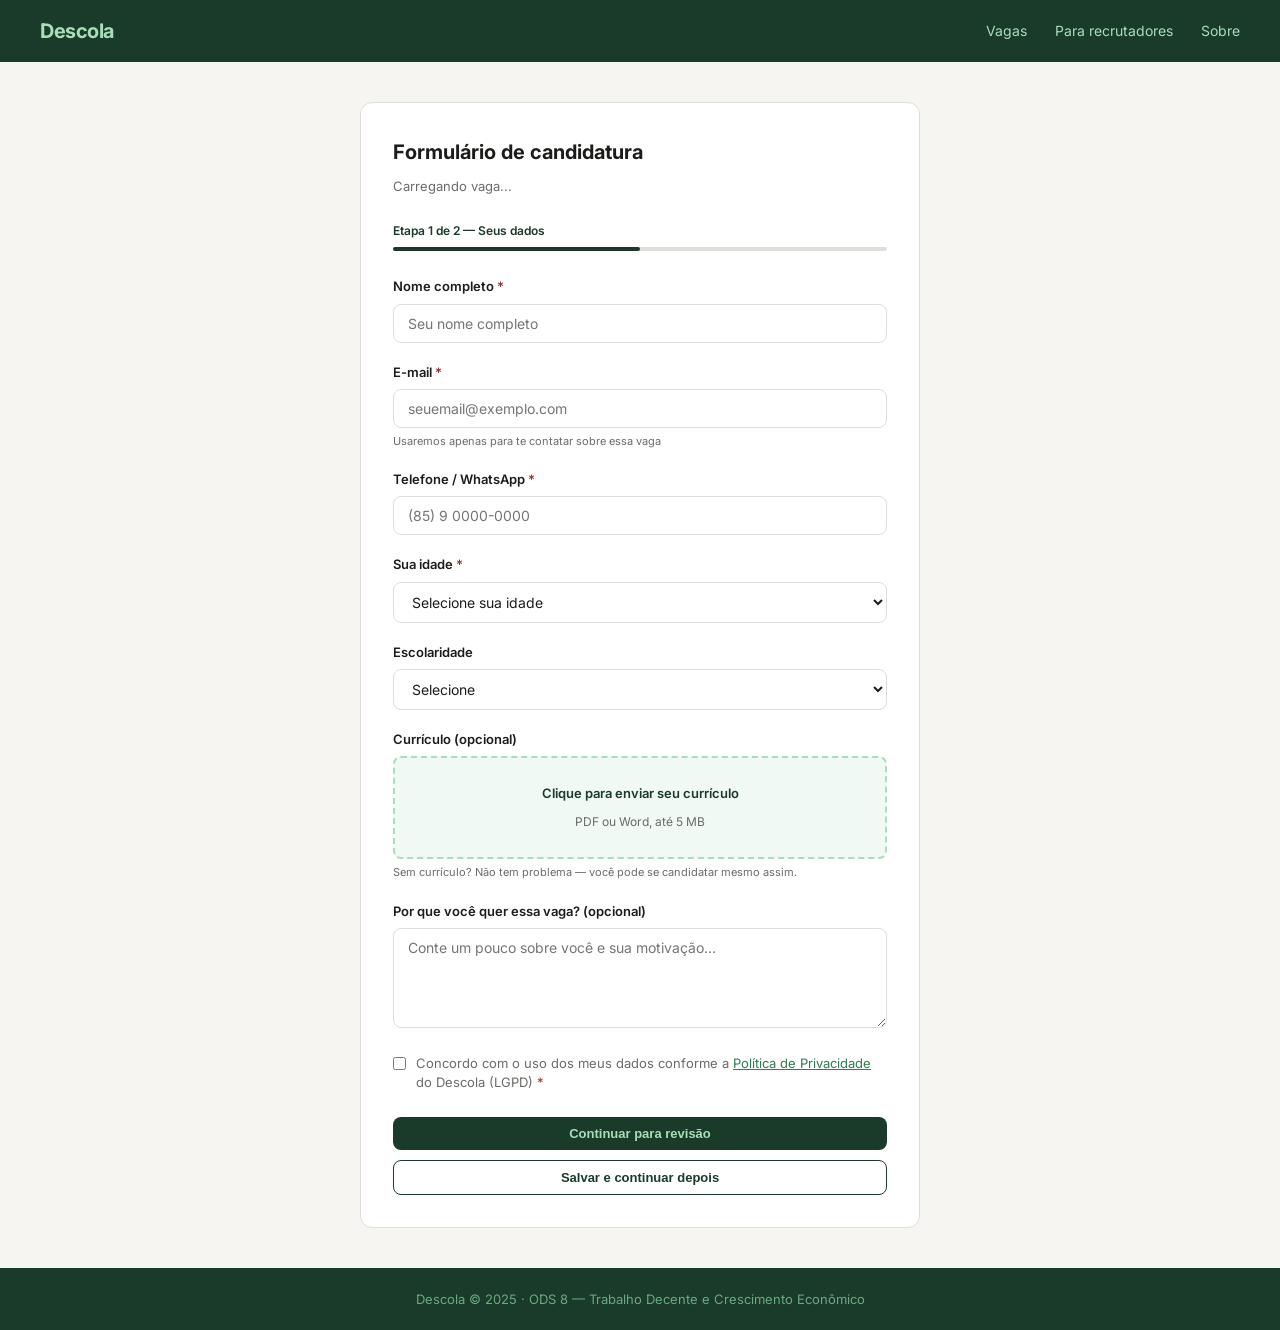
==== candidatura.html @ 8a21354d "Versão inicial (antes das alterações de acessibilidade)" ====
<!DOCTYPE html>
<html>
<head>
  <meta charset="UTF-8">
  <title>Candidatura — Descola</title>
  <link rel="preconnect" href="https://fonts.googleapis.com">
  <link href="https://fonts.googleapis.com/css2?family=Inter:wght@400;600;700&display=swap" rel="stylesheet">
  <link rel="stylesheet" href="css/style.css">
</head>
<body>

  <nav>
    <a href="index.html" class="logo">Descola</a>
    <ul>
      <li><a href="vagas.html">Vagas</a></li>
      <li><a href="painel.html">Para recrutadores</a></li>
      <li><a href="sobre.html">Sobre</a></li>
    </ul>
  </nav>

  <div class="form-container">
    <div class="form-card" id="form-card">

      <h1>Formulário de candidatura</h1>
      <!-- DÍVIDA TÉCNICA: parágrafo de contexto sem id para aria-describedby -->
      <p class="form-subtitulo" id="form-subtitulo">Carregando vaga...</p>

      <!-- DÍVIDA TÉCNICA: sem progressbar acessível (aria-valuenow / aria-valuemin / aria-valuemax) -->
      <div style="margin-bottom:24px;">
        <p style="font-size:12px;color:#1A3A2A;font-weight:600;margin-bottom:6px;">Etapa 1 de 2 — Seus dados</p>
        <div style="height:4px;background:#E0DED9;border-radius:2px;">
          <div style="height:4px;background:#1A3A2A;border-radius:2px;width:50%;"></div>
        </div>
      </div>

      <!-- DÍVIDA TÉCNICA: form sem novalidate — validação nativa sobrepõe a do JS -->
      <form id="form-candidatura">

        <div class="campo">
          <label for="nome">Nome completo <span style="color:#A32D2D;">*</span></label>
          <!-- DÍVIDA TÉCNICA: sem aria-required="true" -->
          <input type="text" id="nome" name="nome" autocomplete="name"
                 placeholder="Seu nome completo" />
        </div>

        <div class="campo">
          <label for="email">E-mail <span style="color:#A32D2D;">*</span></label>
          <input type="email" id="email" name="email" autocomplete="email"
                 placeholder="seuemail@exemplo.com" />
          <p class="dica">Usaremos apenas para te contatar sobre essa vaga</p>
        </div>

        <div class="campo">
          <label for="tel">Telefone / WhatsApp <span style="color:#A32D2D;">*</span></label>
          <input type="tel" id="tel" name="tel" autocomplete="tel"
                 placeholder="(85) 9 0000-0000" />
        </div>

        <div class="campo">
          <label for="idade">Sua idade <span style="color:#A32D2D;">*</span></label>
          <select id="idade" name="idade">
            <option value="" disabled selected>Selecione sua idade</option>
            <option value="16">16 anos</option>
            <option value="17">17 anos</option>
            <option value="18">18 anos</option>
            <option value="19-24">19 a 24 anos</option>
            <option value="25+">25 anos ou mais</option>
          </select>
        </div>

        <div class="campo">
          <!-- DÍVIDA TÉCNICA: label sem for — não associado ao select -->
          <label>Escolaridade</label>
          <select name="escolaridade">
            <option value="" disabled selected>Selecione</option>
            <option>Ensino fundamental incompleto</option>
            <option>Ensino fundamental completo</option>
            <option>Ensino médio incompleto</option>
            <option>Ensino médio completo</option>
            <option>Ensino superior incompleto</option>
            <option>Ensino superior completo</option>
          </select>
        </div>

        <div class="campo">
          <label>Currículo (opcional)</label>
          <!-- DÍVIDA TÉCNICA: área de upload sem role="button" e sem tabindex -->
          <div class="upload-area" onclick="document.getElementById('arquivo').click()">
            <p>Clique para enviar seu currículo</p>
            <span>PDF ou Word, até 5 MB</span>
            <input type="file" id="arquivo" name="arquivo" accept=".pdf,.doc,.docx"
                   style="display:none;" />
          </div>
          <p class="dica">Sem currículo? Não tem problema — você pode se candidatar mesmo assim.</p>
        </div>

        <div class="campo">
          <label for="msg">Por que você quer essa vaga? (opcional)</label>
          <textarea id="msg" name="msg"
                    placeholder="Conte um pouco sobre você e sua motivação..."></textarea>
        </div>

        <div class="checkbox-row">
          <input type="checkbox" id="lgpd" name="lgpd" />
          <span>Concordo com o uso dos meus dados conforme a
            <a href="#" style="color:#2E7D52;">Política de Privacidade</a>
            do Descola (LGPD) <span style="color:#A32D2D;">*</span></span>
        </div>

        <div class="form-actions">
          <button type="submit" class="btn-primary">Continuar para revisão</button>
          <button type="button" class="btn-secondary">Salvar e continuar depois</button>
        </div>

      </form>
    </div>
  </div>

  <footer>
    <p>Descola &copy; 2025 · ODS 8 — Trabalho Decente e Crescimento Econômico</p>
  </footer>

  <script src="js/candidatura.js"></script>
</body>
</html>
---- css/style.css ----
/* VERSÃO ANTES — contém dívidas técnicas propositais para fins acadêmicos */
/* Problemas: sem variáveis CSS, valores mágicos, seletores muito específicos,
   propriedades redundantes, sem foco visível acessível, cores hardcoded */

* {
  margin: 0;
  padding: 0;
  box-sizing: border-box;
}

body {
  font-family: 'Inter', sans-serif;
  background-color: #F7F5F2;
  color: #1C1C1A;
  font-size: 15px;
  line-height: 1.7;
}

/* NAVBAR */
nav {
  background-color: #1A3A2A;
  padding: 14px 40px;
  display: flex;
  align-items: center;
  justify-content: space-between;
}

nav .logo {
  color: #A8DFB8;
  font-size: 20px;
  font-weight: 700;
  letter-spacing: -0.5px;
  text-decoration: none;
}

nav ul {
  list-style: none;
  display: flex;
  gap: 28px;
}

nav ul li a {
  color: #A8DFB8;
  text-decoration: none;
  font-size: 14px;
}

nav ul li a:hover {
  color: #ffffff;
}

/* HERO */
.hero {
  background-color: #1A3A2A;
  padding: 60px 40px;
  text-align: center;
}

.hero h1 {
  color: #A8DFB8;
  font-size: 36px;
  font-weight: 700;
  margin-bottom: 12px;
  line-height: 1.2;
}

.hero p {
  color: #6aaa80;
  font-size: 16px;
  margin-bottom: 28px;
}

/* BUSCA */
.busca-form {
  display: flex;
  max-width: 580px;
  margin: 0 auto;
  gap: 10px;
}

.busca-form input {
  flex: 1;
  padding: 13px 18px;
  border-radius: 8px;
  border: none;
  font-size: 15px;
  background: #ffffff;
  color: #1C1C1A;
  outline: none;
}

.busca-form button {
  padding: 13px 24px;
  border-radius: 8px;
  background: #F5A623;
  border: none;
  color: #412402;
  font-size: 15px;
  font-weight: 700;
  cursor: pointer;
}

/* DÍVIDA TÉCNICA: sem :focus-visible — usuários de teclado não veem foco */
.busca-form input:focus {
  outline: none;
}

/* FILTROS */
.filtros {
  padding: 24px 40px 8px;
}

.filtros p {
  font-size: 12px;
  color: #6B6B67;
  font-weight: 600;
  text-transform: uppercase;
  letter-spacing: 0.05em;
  margin-bottom: 10px;
}

.chips {
  display: flex;
  gap: 8px;
  flex-wrap: wrap;
}

.chip {
  padding: 6px 16px;
  border-radius: 20px;
  font-size: 13px;
  border: 1px solid #2E7D52;
  color: #1A3A2A;
  background: #F0F9F3;
  cursor: pointer;
}

/* DÍVIDA TÉCNICA: seletor excessivamente específico */
div.filtros > div.chips > span.chip.chip-ativo {
  background: #1A3A2A;
  color: #A8DFB8;
  border-color: #1A3A2A;
}

/* SEÇÕES */
.secao {
  padding: 32px 40px 8px;
}

.secao h2 {
  font-size: 18px;
  font-weight: 700;
  color: #1C1C1A;
  margin-bottom: 16px;
}

/* CARDS DE VAGA */
.vagas-grid {
  display: grid;
  grid-template-columns: repeat(auto-fill, minmax(320px, 1fr));
  gap: 16px;
  padding: 0 40px 40px;
}

/* DÍVIDA TÉCNICA: valores mágicos sem variáveis */
.card-vaga {
  background: #ffffff;
  border: 0.5px solid #E0DED9;
  border-radius: 12px;
  padding: 20px;
  cursor: pointer;
  transition: border-color 0.2s;
}

.card-vaga:hover {
  border-color: #2E7D52;
}

.card-vaga .badges {
  display: flex;
  gap: 6px;
  margin-bottom: 10px;
}

/* DÍVIDA TÉCNICA: mesma cor definida 3 vezes ao invés de variável */
.badge-tipo {
  background: #F0F9F3;
  color: #1A3A2A;
  font-size: 11px;
  font-weight: 600;
  padding: 3px 10px;
  border-radius: 20px;
}

.badge-modalidade-presencial {
  background: #FEF3DC;
  color: #7A4F00;
  font-size: 11px;
  font-weight: 600;
  padding: 3px 10px;
  border-radius: 20px;
}

.badge-modalidade-hibrido {
  background: #FEF3DC;
  color: #7A4F00;
  font-size: 11px;
  font-weight: 600;
  padding: 3px 10px;
  border-radius: 20px;
}

.badge-modalidade-remoto {
  background: #E6F1FB;
  color: #0C447C;
  font-size: 11px;
  font-weight: 600;
  padding: 3px 10px;
  border-radius: 20px;
}

.card-vaga h3 {
  font-size: 15px;
  font-weight: 700;
  color: #1C1C1A;
  margin-bottom: 4px;
}

.card-vaga .empresa {
  font-size: 13px;
  color: #6B6B67;
  margin-bottom: 12px;
}

.card-vaga .rodape {
  display: flex;
  justify-content: space-between;
  align-items: center;
}

.card-vaga .tempo {
  font-size: 12px;
  color: #6B6B67;
}

/* BOTÕES */
.btn-primary {
  padding: 9px 20px;
  border-radius: 8px;
  background: #1A3A2A;
  border: none;
  color: #A8DFB8;
  font-size: 13px;
  font-weight: 700;
  cursor: pointer;
}

.btn-primary:hover {
  background: #2E7D52;
}

.btn-secondary {
  padding: 9px 20px;
  border-radius: 8px;
  background: transparent;
  border: 1.5px solid #1A3A2A;
  color: #1A3A2A;
  font-size: 13px;
  font-weight: 700;
  cursor: pointer;
}

/* DETALHE DA VAGA */
.detalhe-container {
  max-width: 760px;
  margin: 40px auto;
  padding: 0 20px;
}

.detalhe-header {
  background: #ffffff;
  border: 0.5px solid #E0DED9;
  border-radius: 12px;
  padding: 28px;
  margin-bottom: 20px;
}

.detalhe-header h1 {
  font-size: 24px;
  font-weight: 700;
  color: #1C1C1A;
  margin: 10px 0 6px;
}

.detalhe-header .empresa-local {
  font-size: 14px;
  color: #6B6B67;
  margin-bottom: 20px;
}

.meta-grid {
  display: grid;
  grid-template-columns: 1fr 1fr 1fr 1fr;
  gap: 12px;
  margin-bottom: 20px;
}

.meta-item {
  background: #F7F5F2;
  border-radius: 8px;
  padding: 12px;
}

.meta-item .meta-label {
  font-size: 10px;
  color: #6B6B67;
  font-weight: 600;
  text-transform: uppercase;
  margin-bottom: 4px;
}

.meta-item .meta-valor {
  font-size: 14px;
  font-weight: 700;
  color: #1C1C1A;
}

.cta-bar {
  display: flex;
  gap: 12px;
}

.secao-detalhe {
  background: #ffffff;
  border: 0.5px solid #E0DED9;
  border-radius: 12px;
  padding: 24px;
  margin-bottom: 16px;
}

.secao-detalhe h2 {
  font-size: 16px;
  font-weight: 700;
  color: #1A3A2A;
  border-bottom: 2px solid #A8DFB8;
  padding-bottom: 8px;
  margin-bottom: 14px;
}

.secao-detalhe p {
  font-size: 14px;
  color: #1C1C1A;
  line-height: 1.7;
}

.req-lista {
  list-style: none;
  padding: 0;
}

.req-lista li {
  font-size: 14px;
  color: #1C1C1A;
  padding: 5px 0;
  padding-left: 18px;
  position: relative;
}

.req-lista li::before {
  content: "•";
  color: #2E7D52;
  font-weight: 700;
  position: absolute;
  left: 0;
}

.beneficios-grid {
  display: grid;
  grid-template-columns: 1fr 1fr;
  gap: 8px;
}

.beneficio-item {
  background: #F0F9F3;
  border-radius: 8px;
  padding: 10px 14px;
  font-size: 13px;
  color: #1A3A2A;
  font-weight: 600;
}

.alerta-fraude {
  background: #FEF3DC;
  border: 1px solid #F5A623;
  border-radius: 8px;
  padding: 14px 18px;
  font-size: 13px;
  color: #7A4F00;
  margin-bottom: 16px;
}

/* FORMULÁRIO */
.form-container {
  max-width: 600px;
  margin: 40px auto;
  padding: 0 20px;
}

.form-card {
  background: #ffffff;
  border: 0.5px solid #E0DED9;
  border-radius: 12px;
  padding: 32px;
}

.form-card h1 {
  font-size: 20px;
  font-weight: 700;
  color: #1C1C1A;
  margin-bottom: 6px;
}

.form-card .form-subtitulo {
  font-size: 13px;
  color: #6B6B67;
  margin-bottom: 24px;
}

/* DÍVIDA TÉCNICA: campo sem label associado via for/id em alguns casos */
.campo {
  margin-bottom: 18px;
}

.campo label {
  display: block;
  font-size: 13px;
  font-weight: 600;
  color: #1C1C1A;
  margin-bottom: 6px;
}

.campo input,
.campo select,
.campo textarea {
  width: 100%;
  padding: 10px 14px;
  border: 1px solid #E0DED9;
  border-radius: 8px;
  font-size: 14px;
  background: #ffffff;
  color: #1C1C1A;
  outline: none;
  font-family: 'Inter', sans-serif;
}

/* DÍVIDA TÉCNICA: sem :focus-visible nos inputs */
.campo input:focus,
.campo select:focus,
.campo textarea:focus {
  border-color: #2E7D52;
}

.campo textarea {
  min-height: 100px;
  resize: vertical;
}

.campo .dica {
  font-size: 11px;
  color: #6B6B67;
  margin-top: 4px;
}

.upload-area {
  border: 2px dashed #A8DFB8;
  border-radius: 8px;
  padding: 24px;
  text-align: center;
  background: #F0F9F3;
  cursor: pointer;
}

.upload-area p {
  font-size: 13px;
  color: #1A3A2A;
  font-weight: 600;
  margin-bottom: 4px;
}

.upload-area span {
  font-size: 12px;
  color: #6B6B67;
}

.checkbox-row {
  display: flex;
  gap: 10px;
  align-items: flex-start;
  margin-bottom: 24px;
}

.checkbox-row input {
  margin-top: 3px;
  accent-color: #1A3A2A;
}

.checkbox-row span {
  font-size: 13px;
  color: #6B6B67;
  line-height: 1.5;
}

.form-actions {
  display: flex;
  flex-direction: column;
  gap: 10px;
}

/* PAINEL */
.painel-container {
  max-width: 900px;
  margin: 40px auto;
  padding: 0 20px;
}

.painel-header {
  display: flex;
  justify-content: space-between;
  align-items: center;
  margin-bottom: 24px;
}

.painel-header h1 {
  font-size: 22px;
  font-weight: 700;
  color: #1C1C1A;
}

.painel-header p {
  font-size: 13px;
  color: #6B6B67;
}

.metricas-grid {
  display: grid;
  grid-template-columns: repeat(3, 1fr);
  gap: 16px;
  margin-bottom: 32px;
}

.metrica-card {
  background: #ffffff;
  border: 0.5px solid #E0DED9;
  border-radius: 12px;
  padding: 20px;
  text-align: center;
}

.metrica-card .val {
  font-size: 32px;
  font-weight: 700;
  color: #1A3A2A;
}

.metrica-card .lbl {
  font-size: 12px;
  color: #6B6B67;
  margin-top: 4px;
}

.vagas-lista {
  display: flex;
  flex-direction: column;
  gap: 12px;
  margin-bottom: 32px;
}

.vaga-rec-item {
  background: #ffffff;
  border: 0.5px solid #E0DED9;
  border-radius: 12px;
  padding: 18px 20px;
}

.vaga-rec-top {
  display: flex;
  justify-content: space-between;
  align-items: flex-start;
  margin-bottom: 12px;
}

.vaga-rec-top h3 {
  font-size: 15px;
  font-weight: 700;
  color: #1C1C1A;
  margin-bottom: 3px;
}

.vaga-rec-top .meta {
  font-size: 12px;
  color: #6B6B67;
}

.status-ativa {
  background: #F0F9F3;
  color: #1A3A2A;
  font-size: 11px;
  font-weight: 600;
  padding: 4px 12px;
  border-radius: 20px;
}

.status-encerrada {
  background: #F1EFE8;
  color: #5F5E5A;
  font-size: 11px;
  font-weight: 600;
  padding: 4px 12px;
  border-radius: 20px;
}

.vaga-rec-acoes {
  display: flex;
  gap: 8px;
  border-top: 0.5px solid #E0DED9;
  padding-top: 12px;
}

.btn-xs {
  padding: 5px 14px;
  border-radius: 6px;
  font-size: 12px;
  font-weight: 600;
  border: none;
  cursor: pointer;
}

.btn-xs-ver { background: #F0F9F3; color: #1A3A2A; }
.btn-xs-editar { background: transparent; border: 0.5px solid #E0DED9 !important; color: #6B6B67; }
.btn-xs-encerrar { background: #FCEBEB; color: #A32D2D; }

/* LOGIN */
.login-container {
  min-height: 80vh;
  display: flex;
  align-items: center;
  justify-content: center;
  padding: 40px 20px;
}

.login-card {
  background: #ffffff;
  border: 0.5px solid #E0DED9;
  border-radius: 12px;
  padding: 40px;
  width: 100%;
  max-width: 400px;
}

.login-card h1 {
  font-size: 20px;
  font-weight: 700;
  color: #1C1C1A;
  margin-bottom: 6px;
}

.login-card p {
  font-size: 13px;
  color: #6B6B67;
  margin-bottom: 28px;
}

/* SOBRE */
.sobre-container {
  max-width: 760px;
  margin: 0 auto;
  padding: 40px 20px;
}

.sobre-hero {
  background: #1A3A2A;
  border-radius: 16px;
  padding: 48px 40px;
  margin-bottom: 32px;
}

.sobre-hero h1 {
  color: #A8DFB8;
  font-size: 28px;
  font-weight: 700;
  margin-bottom: 12px;
  line-height: 1.3;
}

.sobre-hero p {
  color: #6aaa80;
  font-size: 15px;
  line-height: 1.7;
}

.ods-banner {
  background: #F0F9F3;
  border-left: 4px solid #1A3A2A;
  border-radius: 0 8px 8px 0;
  padding: 16px 20px;
  margin-bottom: 32px;
}

.ods-banner strong {
  display: block;
  font-size: 14px;
  color: #1A3A2A;
  margin-bottom: 4px;
}

.ods-banner p {
  font-size: 13px;
  color: #1A3A2A;
  line-height: 1.6;
}

.como-lista {
  display: flex;
  flex-direction: column;
  gap: 12px;
  margin-bottom: 32px;
}

.como-item {
  display: flex;
  gap: 16px;
  align-items: flex-start;
  background: #ffffff;
  border: 0.5px solid #E0DED9;
  border-radius: 10px;
  padding: 16px;
}

.como-num {
  width: 32px;
  height: 32px;
  border-radius: 50%;
  background: #1A3A2A;
  color: #A8DFB8;
  font-size: 14px;
  font-weight: 700;
  display: flex;
  align-items: center;
  justify-content: center;
  flex-shrink: 0;
}

.como-item strong {
  display: block;
  font-size: 14px;
  color: #1C1C1A;
  margin-bottom: 2px;
}

.como-item p {
  font-size: 13px;
  color: #6B6B67;
}

.faq-lista {
  display: flex;
  flex-direction: column;
  gap: 8px;
  margin-bottom: 32px;
}

.faq-item {
  background: #ffffff;
  border: 0.5px solid #E0DED9;
  border-radius: 8px;
  overflow: hidden;
}

.faq-pergunta {
  width: 100%;
  text-align: left;
  padding: 14px 18px;
  font-size: 14px;
  font-weight: 600;
  color: #1C1C1A;
  background: none;
  border: none;
  cursor: pointer;
  display: flex;
  justify-content: space-between;
  align-items: center;
}

.faq-resposta {
  padding: 0 18px 14px;
  font-size: 13px;
  color: #6B6B67;
  line-height: 1.6;
  display: none;
}

.faq-resposta.aberta {
  display: block;
}

.contato-grid {
  display: grid;
  grid-template-columns: 1fr 1fr;
  gap: 12px;
  margin-bottom: 24px;
}

.contato-item {
  background: #ffffff;
  border: 0.5px solid #E0DED9;
  border-radius: 8px;
  padding: 14px;
}

.contato-item span {
  display: block;
  font-size: 11px;
  color: #6B6B67;
  font-weight: 600;
  text-transform: uppercase;
  margin-bottom: 4px;
}

.contato-item a {
  font-size: 14px;
  color: #2E7D52;
  text-decoration: none;
}

/* FOOTER */
footer {
  background: #1A3A2A;
  padding: 20px 40px;
  text-align: center;
}

footer p {
  color: #6aaa80;
  font-size: 13px;
}

/* PAGINAÇÃO */
.paginacao {
  display: flex;
  justify-content: center;
  gap: 8px;
  padding: 20px 40px;
}

.pag-btn {
  width: 36px;
  height: 36px;
  border-radius: 8px;
  border: 0.5px solid #E0DED9;
  background: #ffffff;
  font-size: 13px;
  color: #1C1C1A;
  cursor: pointer;
  display: flex;
  align-items: center;
  justify-content: center;
}

.pag-btn.ativo {
  background: #1A3A2A;
  color: #A8DFB8;
  border-color: #1A3A2A;
  font-weight: 700;
}

/* UTILITÁRIOS */
.text-center { text-align: center; }
.mt-8 { margin-top: 8px; }
.mb-16 { margin-bottom: 16px; }

/* DÍVIDA TÉCNICA: sem media queries — não responsivo */
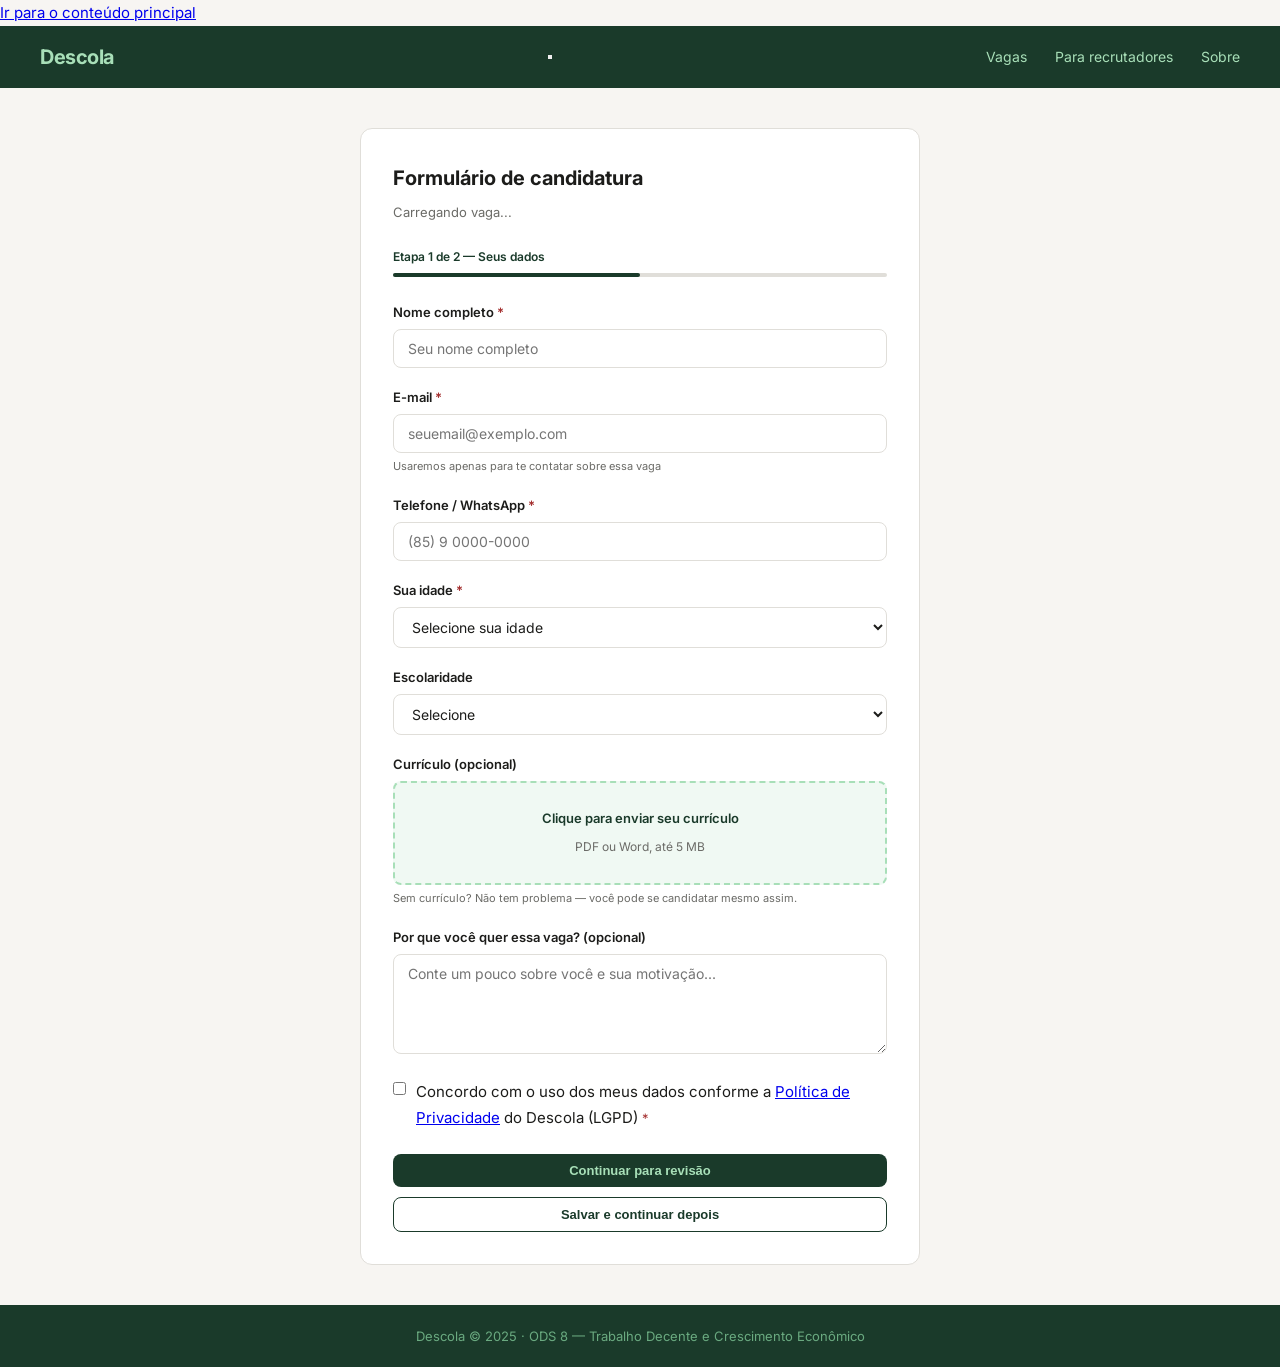
==== commit a171a31b: "Correção em candidatura" ====
--- a/candidatura.html
+++ b/candidatura.html
@@ -1,7 +1,9 @@
 <!DOCTYPE html>
-<html>
+<html lang="pt-BR">
 <head>
   <meta charset="UTF-8">
+  <meta name="viewport" content="width=device-width, initial-scale=1.0">
+  <meta name="description" content="Descola — Formulário de candidatura">
   <title>Candidatura — Descola</title>
   <link rel="preconnect" href="https://fonts.googleapis.com">
   <link href="https://fonts.googleapis.com/css2?family=Inter:wght@400;600;700&display=swap" rel="stylesheet">
@@ -9,117 +11,193 @@
 </head>
 <body>
 
-  <nav>
-    <a href="index.html" class="logo">Descola</a>
-    <ul>
+  <a href="#conteudo-principal" class="skip-link">Ir para o conteúdo principal</a>
+
+  <nav role="navigation" aria-label="Navegação principal">
+    <a href="index.html" class="logo" aria-label="Descola — Página inicial">Descola</a>
+    <button class="nav-toggle" aria-controls="nav-menu" aria-expanded="false" aria-label="Abrir menu">
+      <span></span><span></span><span></span>
+    </button>
+    <ul id="nav-menu">
       <li><a href="vagas.html">Vagas</a></li>
       <li><a href="painel.html">Para recrutadores</a></li>
       <li><a href="sobre.html">Sobre</a></li>
     </ul>
   </nav>
 
-  <div class="form-container">
-    <div class="form-card" id="form-card">
-
-      <h1>Formulário de candidatura</h1>
-      <!-- DÍVIDA TÉCNICA: parágrafo de contexto sem id para aria-describedby -->
-      <p class="form-subtitulo" id="form-subtitulo">Carregando vaga...</p>
-
-      <!-- DÍVIDA TÉCNICA: sem progressbar acessível (aria-valuenow / aria-valuemin / aria-valuemax) -->
-      <div style="margin-bottom:24px;">
-        <p style="font-size:12px;color:#1A3A2A;font-weight:600;margin-bottom:6px;">Etapa 1 de 2 — Seus dados</p>
-        <div style="height:4px;background:#E0DED9;border-radius:2px;">
-          <div style="height:4px;background:#1A3A2A;border-radius:2px;width:50%;"></div>
+  <main id="conteudo-principal" role="main">
+    <div class="form-container">
+      <div class="form-card" id="form-card">
+
+        <h1>Formulário de candidatura</h1>
+        <p class="form-subtitulo" id="form-subtitulo">Carregando vaga...</p>
+
+        <!-- CORREÇÃO P8: progressbar acessível com aria-valuenow/min/max -->
+        <div style="margin-bottom:24px;">
+          <p style="font-size:12px;color:#1A3A2A;font-weight:600;margin-bottom:6px;"
+             id="progresso-label">Etapa 1 de 2 — Seus dados</p>
+          <div role="progressbar"
+               aria-valuenow="50" aria-valuemin="0" aria-valuemax="100"
+               aria-labelledby="progresso-label"
+               style="height:4px;background:#E0DED9;border-radius:2px;">
+            <div style="height:4px;background:#1A3A2A;border-radius:2px;width:50%;"></div>
+          </div>
         </div>
+
+        <!-- CORREÇÃO P8: novalidate para permitir validação inline personalizada -->
+        <!-- CORREÇÃO P8: aria-describedby nos erros, aria-required, aria-invalid -->
+        <form id="form-candidatura" novalidate>
+
+          <!-- Região de erro global (role="alert" anuncia dinamicamente) -->
+          <div id="erro-global" role="alert" aria-live="assertive"
+               class="erro-global" style="display:none;"></div>
+
+          <div class="campo">
+            <label for="nome">
+              Nome completo
+              <span aria-hidden="true" style="color:#A32D2D;">*</span>
+            </label>
+            <input type="text" id="nome" name="nome"
+                   autocomplete="name"
+                   placeholder="Seu nome completo"
+                   required aria-required="true"
+                   aria-describedby="erro-nome" />
+            <!-- CORREÇÃO P8-A4: mensagem de erro inline com aria-describedby -->
+            <span id="erro-nome" class="msg-erro" role="alert"
+                  aria-live="polite" style="display:none;"></span>
+          </div>
+
+          <div class="campo">
+            <label for="email">
+              E-mail
+              <span aria-hidden="true" style="color:#A32D2D;">*</span>
+            </label>
+            <input type="email" id="email" name="email"
+                   autocomplete="email"
+                   placeholder="seuemail@exemplo.com"
+                   required aria-required="true"
+                   aria-describedby="erro-email dica-email" />
+            <p class="dica" id="dica-email">
+              Usaremos apenas para te contatar sobre essa vaga
+            </p>
+            <span id="erro-email" class="msg-erro" role="alert"
+                  aria-live="polite" style="display:none;"></span>
+          </div>
+
+          <div class="campo">
+            <label for="tel">
+              Telefone / WhatsApp
+              <span aria-hidden="true" style="color:#A32D2D;">*</span>
+            </label>
+            <input type="tel" id="tel" name="tel"
+                   autocomplete="tel"
+                   placeholder="(85) 9 0000-0000"
+                   required aria-required="true"
+                   aria-describedby="erro-tel" />
+            <span id="erro-tel" class="msg-erro" role="alert"
+                  aria-live="polite" style="display:none;"></span>
+          </div>
+
+          <div class="campo">
+            <label for="idade">
+              Sua idade
+              <span aria-hidden="true" style="color:#A32D2D;">*</span>
+            </label>
+            <select id="idade" name="idade"
+                    required aria-required="true"
+                    aria-describedby="erro-idade">
+              <option value="" disabled selected>Selecione sua idade</option>
+              <option value="16">16 anos</option>
+              <option value="17">17 anos</option>
+              <option value="18">18 anos</option>
+              <option value="19-24">19 a 24 anos</option>
+              <option value="25+">25 anos ou mais</option>
+            </select>
+            <span id="erro-idade" class="msg-erro" role="alert"
+                  aria-live="polite" style="display:none;"></span>
+          </div>
+
+          <div class="campo">
+            <!-- CORREÇÃO P8-A3: label associado via for/id — dívida técnica corrigida -->
+            <label for="escolaridade">Escolaridade</label>
+            <select id="escolaridade" name="escolaridade">
+              <option value="" disabled selected>Selecione</option>
+              <option>Ensino fundamental incompleto</option>
+              <option>Ensino fundamental completo</option>
+              <option>Ensino médio incompleto</option>
+              <option>Ensino médio completo</option>
+              <option>Ensino superior incompleto</option>
+              <option>Ensino superior completo</option>
+            </select>
+          </div>
+
+          <div class="campo">
+            <label id="label-curriculo">Currículo (opcional)</label>
+            <!-- CORREÇÃO P8: role="button", tabindex e aria-labelledby na área de upload -->
+            <div class="upload-area"
+                 role="button" tabindex="0"
+                 aria-labelledby="label-curriculo"
+                 aria-describedby="dica-curriculo"
+                 onclick="document.getElementById('arquivo').click()"
+                 onkeydown="if(event.key==='Enter'||event.key===' '){document.getElementById('arquivo').click()}">
+              <p>Clique para enviar seu currículo</p>
+              <span>PDF ou Word, até 5 MB</span>
+              <input type="file" id="arquivo" name="arquivo"
+                     accept=".pdf,.doc,.docx"
+                     aria-hidden="true"
+                     style="display:none;"
+                     onchange="mostrarNomeArquivo(this)" />
+            </div>
+            <p class="dica" id="dica-curriculo">
+              Sem currículo? Não tem problema — você pode se candidatar mesmo assim.
+            </p>
+            <p id="nome-arquivo" aria-live="polite" style="font-size:12px;color:#2E7D52;display:none;"></p>
+          </div>
+
+          <div class="campo">
+            <label for="msg">Por que você quer essa vaga? (opcional)</label>
+            <textarea id="msg" name="msg"
+                      placeholder="Conte um pouco sobre você e sua motivação..."></textarea>
+          </div>
+
+          <div class="checkbox-row">
+            <input type="checkbox" id="lgpd" name="lgpd"
+                   required aria-required="true"
+                   aria-describedby="erro-lgpd" />
+            <label for="lgpd">
+              Concordo com o uso dos meus dados conforme a
+              <a href="#">Política de Privacidade</a>
+              do Descola (LGPD)
+              <span aria-hidden="true" style="color:#A32D2D;">*</span>
+            </label>
+          </div>
+          <span id="erro-lgpd" class="msg-erro" role="alert"
+                aria-live="polite" style="display:none;"></span>
+
+          <div class="form-actions">
+            <button type="submit" class="btn-primary">Continuar para revisão</button>
+            <button type="button" class="btn-secondary">Salvar e continuar depois</button>
+          </div>
+
+        </form>
       </div>
-
-      <!-- DÍVIDA TÉCNICA: form sem novalidate — validação nativa sobrepõe a do JS -->
-      <form id="form-candidatura">
-
-        <div class="campo">
-          <label for="nome">Nome completo <span style="color:#A32D2D;">*</span></label>
-          <!-- DÍVIDA TÉCNICA: sem aria-required="true" -->
-          <input type="text" id="nome" name="nome" autocomplete="name"
-                 placeholder="Seu nome completo" />
-        </div>
-
-        <div class="campo">
-          <label for="email">E-mail <span style="color:#A32D2D;">*</span></label>
-          <input type="email" id="email" name="email" autocomplete="email"
-                 placeholder="seuemail@exemplo.com" />
-          <p class="dica">Usaremos apenas para te contatar sobre essa vaga</p>
-        </div>
-
-        <div class="campo">
-          <label for="tel">Telefone / WhatsApp <span style="color:#A32D2D;">*</span></label>
-          <input type="tel" id="tel" name="tel" autocomplete="tel"
-                 placeholder="(85) 9 0000-0000" />
-        </div>
-
-        <div class="campo">
-          <label for="idade">Sua idade <span style="color:#A32D2D;">*</span></label>
-          <select id="idade" name="idade">
-            <option value="" disabled selected>Selecione sua idade</option>
-            <option value="16">16 anos</option>
-            <option value="17">17 anos</option>
-            <option value="18">18 anos</option>
-            <option value="19-24">19 a 24 anos</option>
-            <option value="25+">25 anos ou mais</option>
-          </select>
-        </div>
-
-        <div class="campo">
-          <!-- DÍVIDA TÉCNICA: label sem for — não associado ao select -->
-          <label>Escolaridade</label>
-          <select name="escolaridade">
-            <option value="" disabled selected>Selecione</option>
-            <option>Ensino fundamental incompleto</option>
-            <option>Ensino fundamental completo</option>
-            <option>Ensino médio incompleto</option>
-            <option>Ensino médio completo</option>
-            <option>Ensino superior incompleto</option>
-            <option>Ensino superior completo</option>
-          </select>
-        </div>
-
-        <div class="campo">
-          <label>Currículo (opcional)</label>
-          <!-- DÍVIDA TÉCNICA: área de upload sem role="button" e sem tabindex -->
-          <div class="upload-area" onclick="document.getElementById('arquivo').click()">
-            <p>Clique para enviar seu currículo</p>
-            <span>PDF ou Word, até 5 MB</span>
-            <input type="file" id="arquivo" name="arquivo" accept=".pdf,.doc,.docx"
-                   style="display:none;" />
-          </div>
-          <p class="dica">Sem currículo? Não tem problema — você pode se candidatar mesmo assim.</p>
-        </div>
-
-        <div class="campo">
-          <label for="msg">Por que você quer essa vaga? (opcional)</label>
-          <textarea id="msg" name="msg"
-                    placeholder="Conte um pouco sobre você e sua motivação..."></textarea>
-        </div>
-
-        <div class="checkbox-row">
-          <input type="checkbox" id="lgpd" name="lgpd" />
-          <span>Concordo com o uso dos meus dados conforme a
-            <a href="#" style="color:#2E7D52;">Política de Privacidade</a>
-            do Descola (LGPD) <span style="color:#A32D2D;">*</span></span>
-        </div>
-
-        <div class="form-actions">
-          <button type="submit" class="btn-primary">Continuar para revisão</button>
-          <button type="button" class="btn-secondary">Salvar e continuar depois</button>
-        </div>
-
-      </form>
     </div>
-  </div>
-
-  <footer>
-    <p>Descola &copy; 2025 · ODS 8 — Trabalho Decente e Crescimento Econômico</p>
+  </main>
+
+  <footer role="contentinfo">
+    <p>Descola &copy; 2025 &middot; ODS 8 &mdash; Trabalho Decente e Crescimento Econômico</p>
   </footer>
 
+  <script src="js/utils.js"></script>
   <script src="js/candidatura.js"></script>
+  <script>
+    function mostrarNomeArquivo(input) {
+      const el = document.getElementById('nome-arquivo');
+      if (input.files && input.files[0]) {
+        el.textContent = 'Arquivo selecionado: ' + input.files[0].name;
+        el.style.display = 'block';
+      }
+    }
+  </script>
 </body>
 </html>
